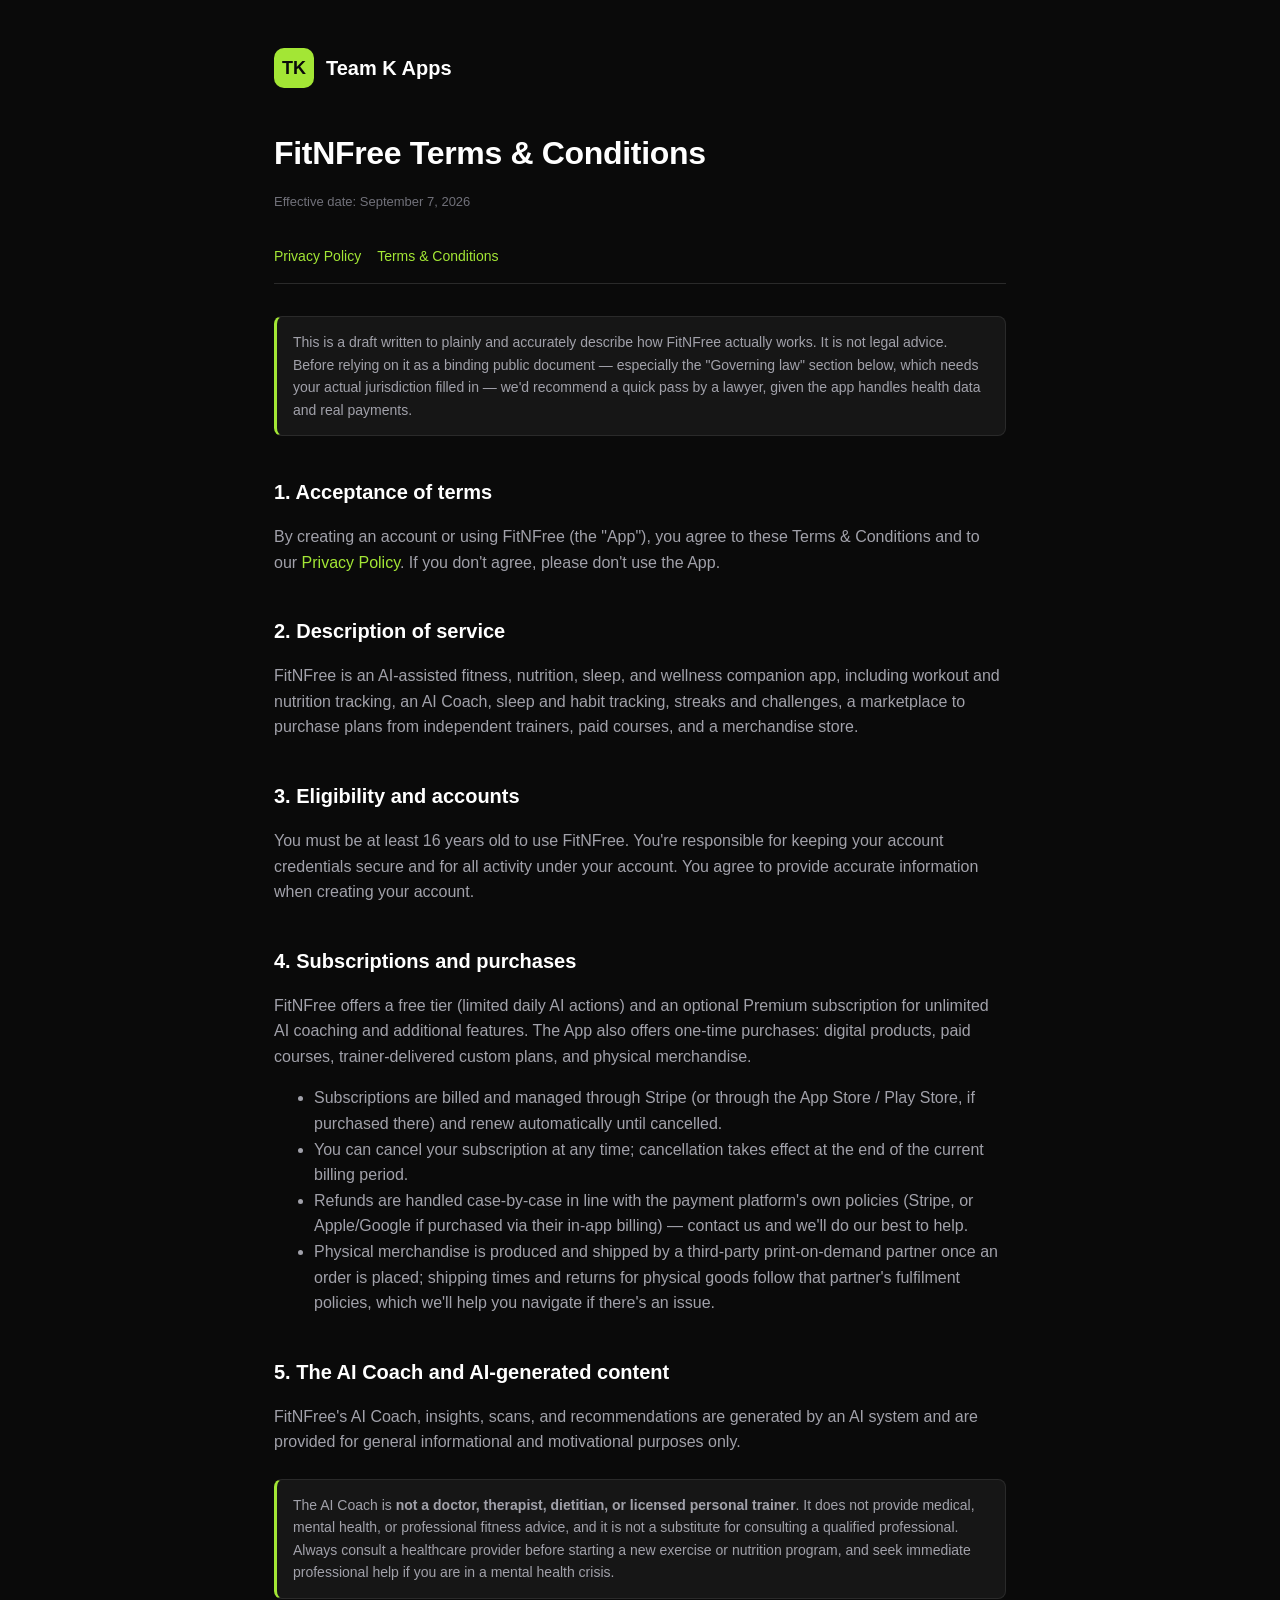
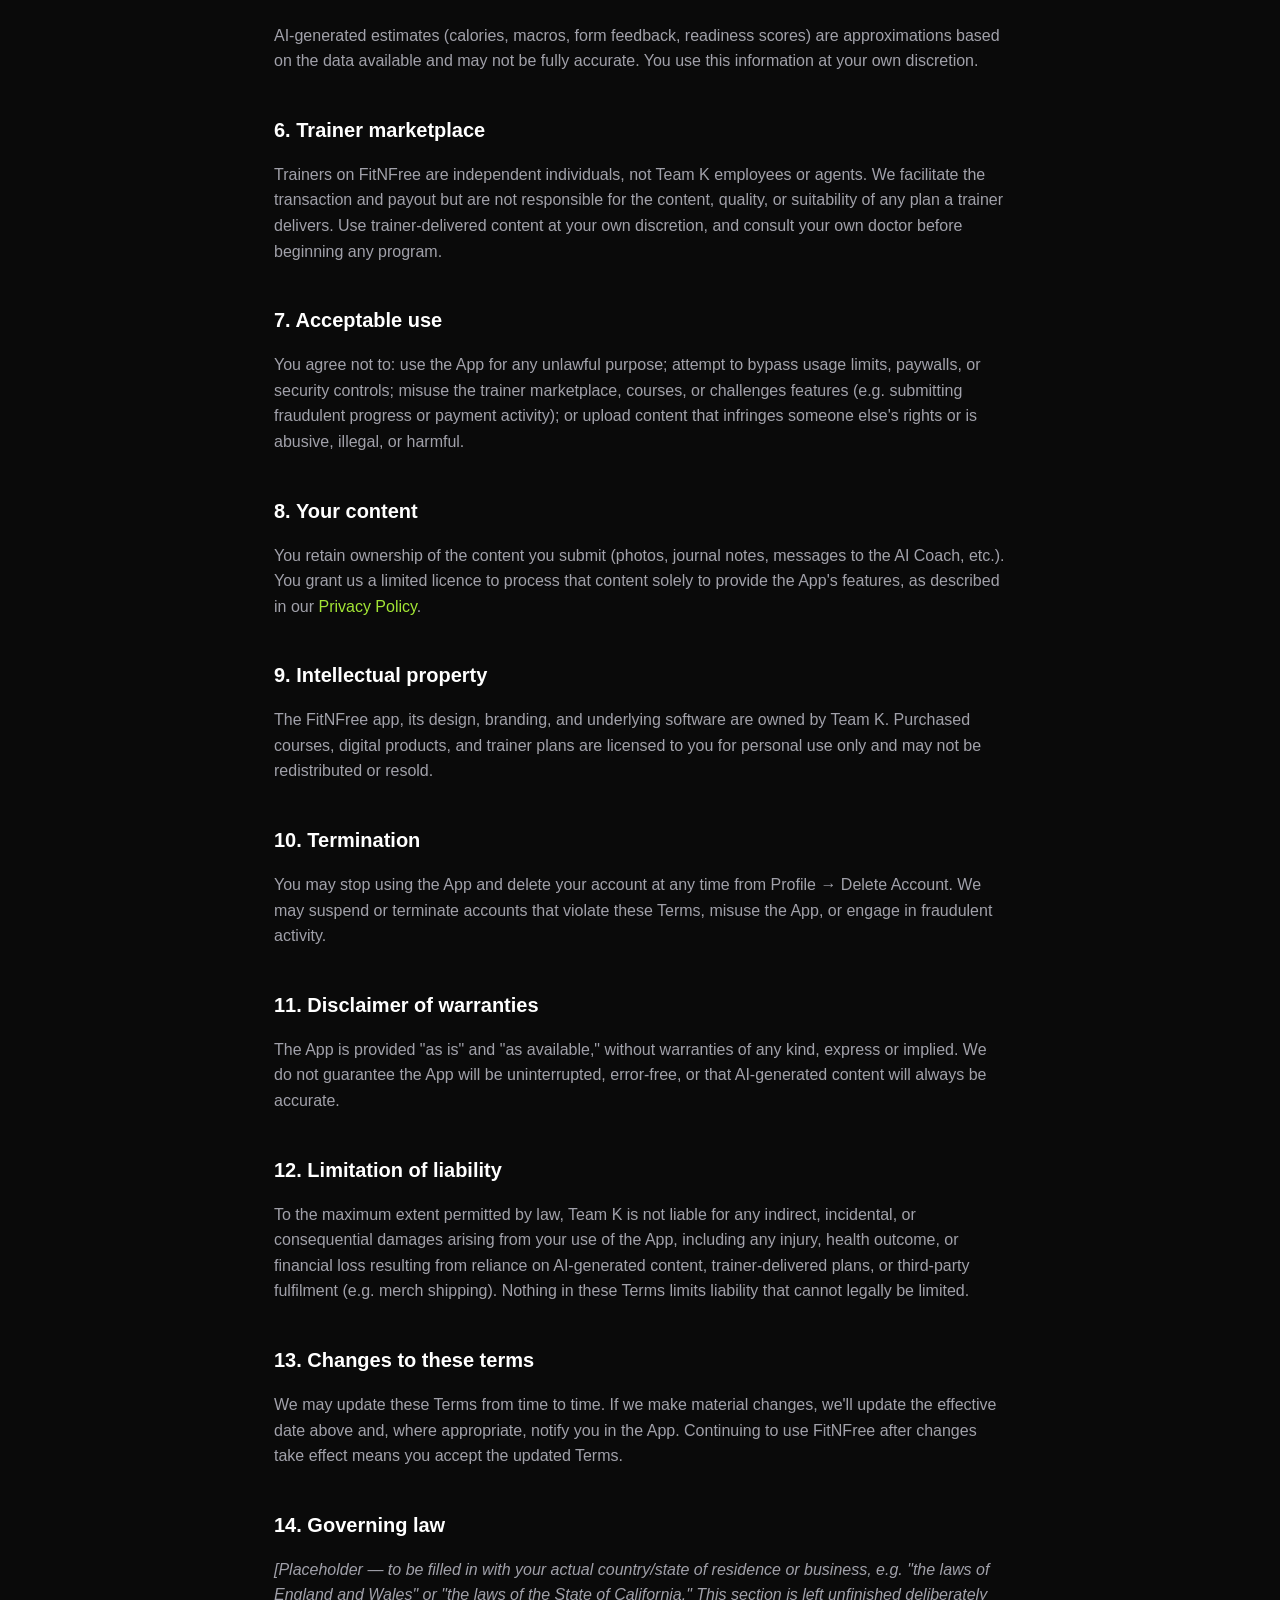
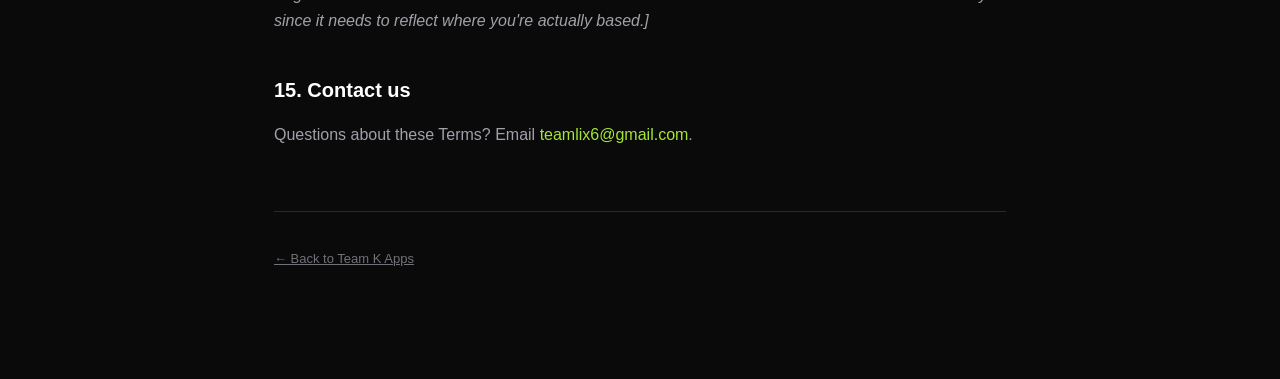
==== fitnfree/terms.html @ c8b2dd3a "Initial Team K Apps hub: FitNFree privacy policy and terms" ====
<!doctype html>
<html lang="en">
<head>
  <meta charset="utf-8">
  <meta name="viewport" content="width=device-width, initial-scale=1">
  <title>FitNFree Terms &amp; Conditions</title>
  <meta name="description" content="Terms and Conditions for the FitNFree app.">
  <link rel="stylesheet" href="../assets/style.css">
</head>
<body>
  <div class="wrap">
    <header class="site-header">
      <a class="logo" href="../index.html" style="text-decoration:none;">TK</a>
      <div class="brand"><a href="../index.html">Team K Apps</a></div>
    </header>

    <h1>FitNFree Terms &amp; Conditions</h1>
    <p class="meta">Effective date: September 7, 2026</p>

    <nav class="legal-nav">
      <a href="privacy.html">Privacy Policy</a>
      <a href="terms.html">Terms &amp; Conditions</a>
    </nav>

    <div class="callout">
      This is a draft written to plainly and accurately describe how FitNFree actually works. It is not legal
      advice. Before relying on it as a binding public document — especially the "Governing law" section below,
      which needs your actual jurisdiction filled in — we'd recommend a quick pass by a lawyer, given the app
      handles health data and real payments.
    </div>

    <h2>1. Acceptance of terms</h2>
    <p>By creating an account or using FitNFree (the "App"), you agree to these Terms &amp; Conditions and to our
    <a href="privacy.html">Privacy Policy</a>. If you don't agree, please don't use the App.</p>

    <h2>2. Description of service</h2>
    <p>FitNFree is an AI-assisted fitness, nutrition, sleep, and wellness companion app, including workout and
    nutrition tracking, an AI Coach, sleep and habit tracking, streaks and challenges, a marketplace to purchase
    plans from independent trainers, paid courses, and a merchandise store.</p>

    <h2>3. Eligibility and accounts</h2>
    <p>You must be at least 16 years old to use FitNFree. You're responsible for keeping your account credentials
    secure and for all activity under your account. You agree to provide accurate information when creating your
    account.</p>

    <h2>4. Subscriptions and purchases</h2>
    <p>FitNFree offers a free tier (limited daily AI actions) and an optional Premium subscription for unlimited AI
    coaching and additional features. The App also offers one-time purchases: digital products, paid courses,
    trainer-delivered custom plans, and physical merchandise.</p>
    <ul>
      <li>Subscriptions are billed and managed through Stripe (or through the App Store / Play Store, if purchased
      there) and renew automatically until cancelled.</li>
      <li>You can cancel your subscription at any time; cancellation takes effect at the end of the current billing
      period.</li>
      <li>Refunds are handled case-by-case in line with the payment platform's own policies (Stripe, or Apple/Google
      if purchased via their in-app billing) — contact us and we'll do our best to help.</li>
      <li>Physical merchandise is produced and shipped by a third-party print-on-demand partner once an order is
      placed; shipping times and returns for physical goods follow that partner's fulfilment policies, which we'll
      help you navigate if there's an issue.</li>
    </ul>

    <h2>5. The AI Coach and AI-generated content</h2>
    <p>FitNFree's AI Coach, insights, scans, and recommendations are generated by an AI system and are provided for
    general informational and motivational purposes only.</p>
    <div class="callout">
      The AI Coach is <strong>not a doctor, therapist, dietitian, or licensed personal trainer</strong>. It does not
      provide medical, mental health, or professional fitness advice, and it is not a substitute for consulting a
      qualified professional. Always consult a healthcare provider before starting a new exercise or nutrition
      program, and seek immediate professional help if you are in a mental health crisis.
    </div>
    <p>AI-generated estimates (calories, macros, form feedback, readiness scores) are approximations based on the
    data available and may not be fully accurate. You use this information at your own discretion.</p>

    <h2>6. Trainer marketplace</h2>
    <p>Trainers on FitNFree are independent individuals, not Team K employees or agents. We facilitate the
    transaction and payout but are not responsible for the content, quality, or suitability of any plan a trainer
    delivers. Use trainer-delivered content at your own discretion, and consult your own doctor before beginning any
    program.</p>

    <h2>7. Acceptable use</h2>
    <p>You agree not to: use the App for any unlawful purpose; attempt to bypass usage limits, paywalls, or security
    controls; misuse the trainer marketplace, courses, or challenges features (e.g. submitting fraudulent progress or
    payment activity); or upload content that infringes someone else's rights or is abusive, illegal, or harmful.</p>

    <h2>8. Your content</h2>
    <p>You retain ownership of the content you submit (photos, journal notes, messages to the AI Coach, etc.). You
    grant us a limited licence to process that content solely to provide the App's features, as described in our
    <a href="privacy.html">Privacy Policy</a>.</p>

    <h2>9. Intellectual property</h2>
    <p>The FitNFree app, its design, branding, and underlying software are owned by Team K. Purchased courses,
    digital products, and trainer plans are licensed to you for personal use only and may not be redistributed or
    resold.</p>

    <h2>10. Termination</h2>
    <p>You may stop using the App and delete your account at any time from Profile → Delete Account. We may suspend
    or terminate accounts that violate these Terms, misuse the App, or engage in fraudulent activity.</p>

    <h2>11. Disclaimer of warranties</h2>
    <p>The App is provided "as is" and "as available," without warranties of any kind, express or implied. We do not
    guarantee the App will be uninterrupted, error-free, or that AI-generated content will always be accurate.</p>

    <h2>12. Limitation of liability</h2>
    <p>To the maximum extent permitted by law, Team K is not liable for any indirect, incidental, or consequential
    damages arising from your use of the App, including any injury, health outcome, or financial loss resulting from
    reliance on AI-generated content, trainer-delivered plans, or third-party fulfilment (e.g. merch shipping).
    Nothing in these Terms limits liability that cannot legally be limited.</p>

    <h2>13. Changes to these terms</h2>
    <p>We may update these Terms from time to time. If we make material changes, we'll update the effective date
    above and, where appropriate, notify you in the App. Continuing to use FitNFree after changes take effect means
    you accept the updated Terms.</p>

    <h2>14. Governing law</h2>
    <p><em>[Placeholder — to be filled in with your actual country/state of residence or business, e.g. "the laws of
    England and Wales" or "the laws of the State of California." This section is left unfinished deliberately since
    it needs to reflect where you're actually based.]</em></p>

    <h2>15. Contact us</h2>
    <p>Questions about these Terms? Email <a href="mailto:teamlix6@gmail.com">teamlix6@gmail.com</a>.</p>

    <footer>
      <p><a href="../index.html">← Back to Team K Apps</a></p>
    </footer>
  </div>
</body>
</html>
---- assets/style.css ----
:root {
  --bg: #0a0a0a;
  --surface: #161616;
  --surface-elevated: #1e1e1e;
  --text: #ffffff;
  --text-muted: #a1a1aa;
  --text-faint: #71717a;
  --border: #2a2a2a;
  --accent: #a3e635;
  --accent-dark: #65a30d;
  --max-width: 780px;
}

* { box-sizing: border-box; }

html, body {
  margin: 0;
  padding: 0;
  background: var(--bg);
  color: var(--text);
  font-family: -apple-system, BlinkMacSystemFont, "Segoe UI", Roboto, Helvetica, Arial, sans-serif;
  line-height: 1.6;
}

a { color: var(--accent); text-decoration: none; }
a:hover { text-decoration: underline; }

.wrap {
  max-width: var(--max-width);
  margin: 0 auto;
  padding: 48px 24px 96px;
}

header.site-header {
  display: flex;
  align-items: center;
  gap: 12px;
  margin-bottom: 40px;
}

header.site-header .logo {
  width: 40px;
  height: 40px;
  border-radius: 10px;
  background: var(--accent);
  color: #0a0a0a;
  font-weight: 800;
  font-size: 18px;
  display: flex;
  align-items: center;
  justify-content: center;
  flex-shrink: 0;
}

header.site-header .brand {
  font-size: 20px;
  font-weight: 700;
  color: var(--text);
}

header.site-header .brand a { color: inherit; }

h1 {
  font-size: 32px;
  font-weight: 800;
  margin: 0 0 8px;
  letter-spacing: -0.01em;
}

h2 {
  font-size: 20px;
  font-weight: 700;
  margin: 40px 0 12px;
  color: var(--text);
}

h3 {
  font-size: 16px;
  font-weight: 700;
  margin: 24px 0 8px;
  color: var(--text);
}

p, li { color: var(--text-muted); }

.subtitle {
  color: var(--text-muted);
  font-size: 16px;
  margin: 0 0 40px;
}

.app-card {
  display: flex;
  gap: 16px;
  align-items: flex-start;
  background: var(--surface);
  border: 1px solid var(--border);
  border-radius: 16px;
  padding: 20px;
  margin-bottom: 16px;
}

.app-card .icon {
  width: 56px;
  height: 56px;
  border-radius: 14px;
  background: var(--accent);
  color: #0a0a0a;
  font-weight: 800;
  font-size: 22px;
  display: flex;
  align-items: center;
  justify-content: center;
  flex-shrink: 0;
}

.app-card .body { flex: 1; min-width: 0; }

.app-card .name {
  font-size: 18px;
  font-weight: 700;
  color: var(--text);
  margin: 0 0 2px;
}

.app-card .tagline {
  color: var(--text-muted);
  font-size: 14px;
  margin: 0 0 12px;
}

.app-card .links {
  display: flex;
  gap: 16px;
  flex-wrap: wrap;
  font-size: 14px;
}

.coming-soon {
  border: 1px dashed var(--border);
  border-radius: 16px;
  padding: 20px;
  color: var(--text-faint);
  font-size: 14px;
  text-align: center;
}

.meta {
  color: var(--text-faint);
  font-size: 13px;
  margin-bottom: 32px;
}

.legal-nav {
  display: flex;
  gap: 16px;
  margin-bottom: 32px;
  font-size: 14px;
  border-bottom: 1px solid var(--border);
  padding-bottom: 16px;
}

.callout {
  background: var(--surface);
  border: 1px solid var(--border);
  border-left: 3px solid var(--accent);
  border-radius: 8px;
  padding: 14px 16px;
  font-size: 14px;
  color: var(--text-muted);
  margin: 24px 0;
}

table {
  width: 100%;
  border-collapse: collapse;
  margin: 16px 0;
  font-size: 14px;
}

th, td {
  text-align: left;
  padding: 8px 10px;
  border-bottom: 1px solid var(--border);
  color: var(--text-muted);
}

th { color: var(--text); font-weight: 700; }

footer {
  margin-top: 64px;
  padding-top: 24px;
  border-top: 1px solid var(--border);
  color: var(--text-faint);
  font-size: 13px;
}

footer a { color: var(--text-faint); text-decoration: underline; }
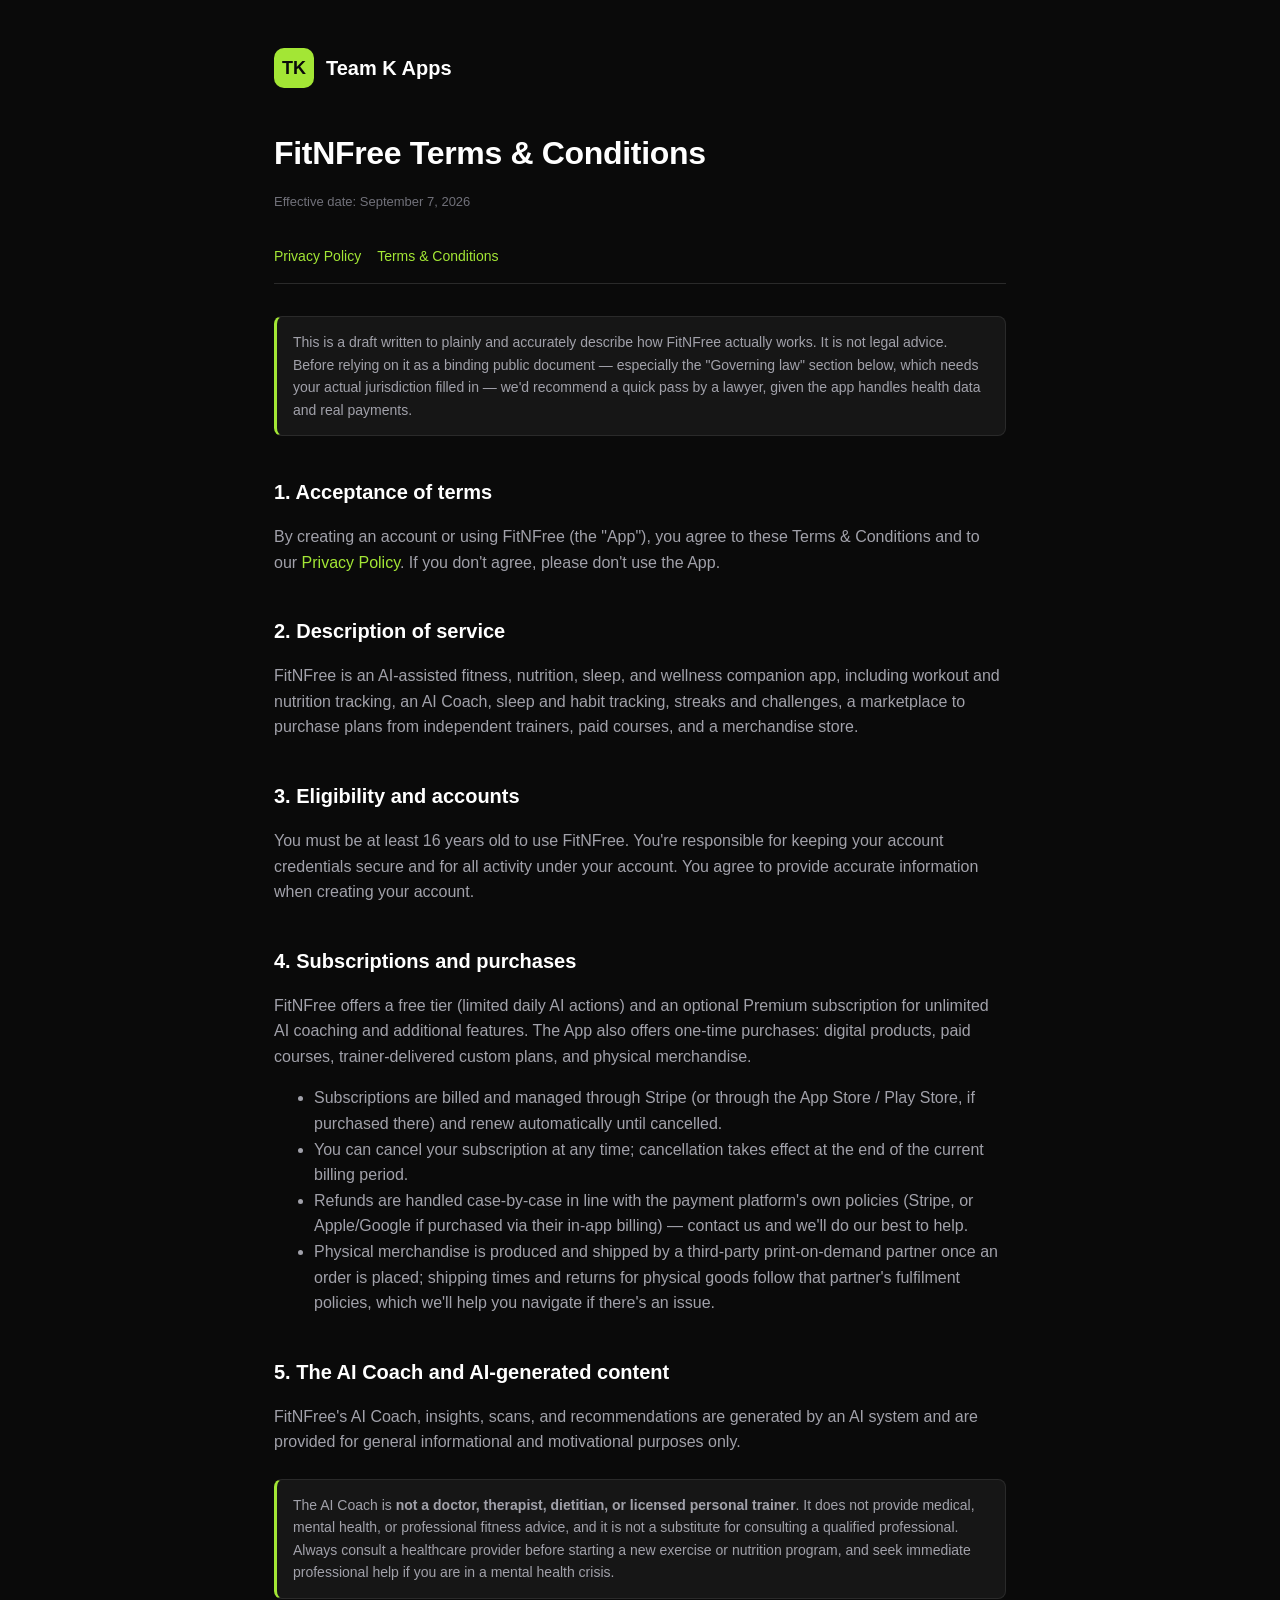
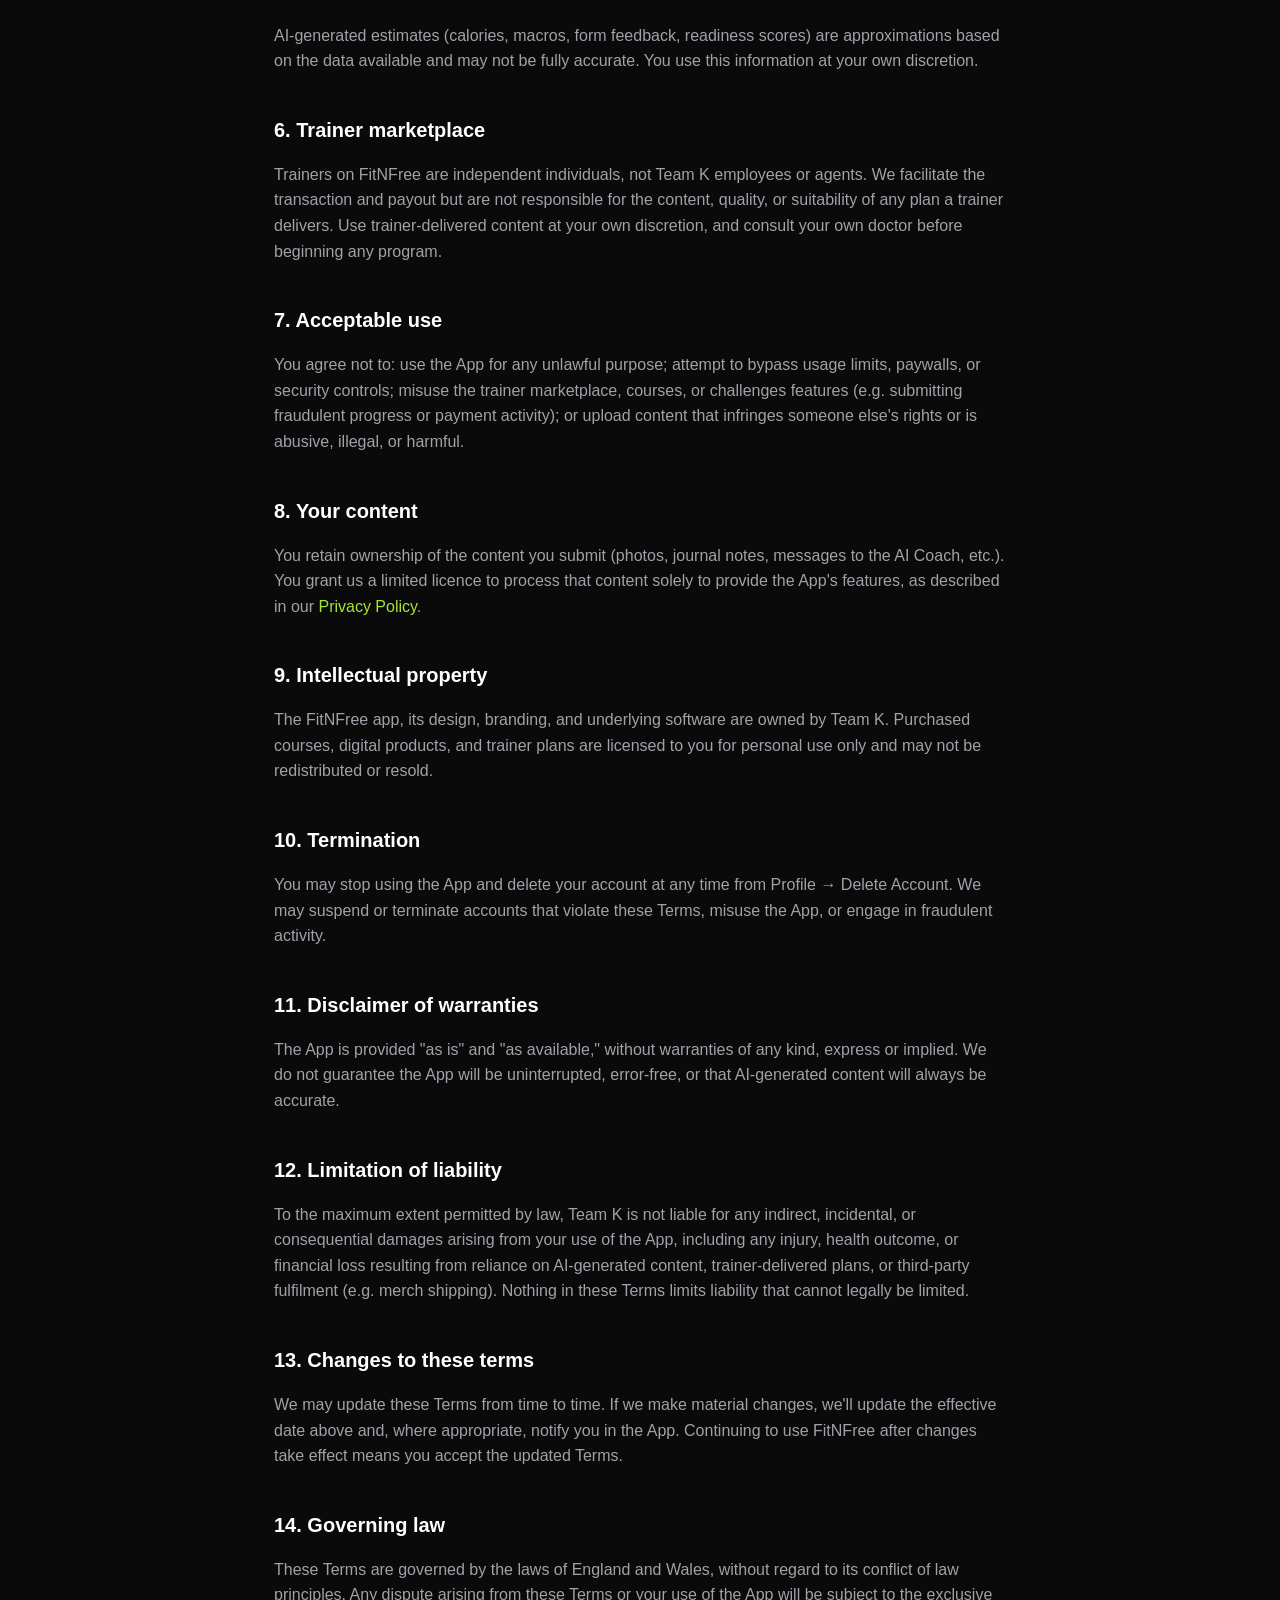
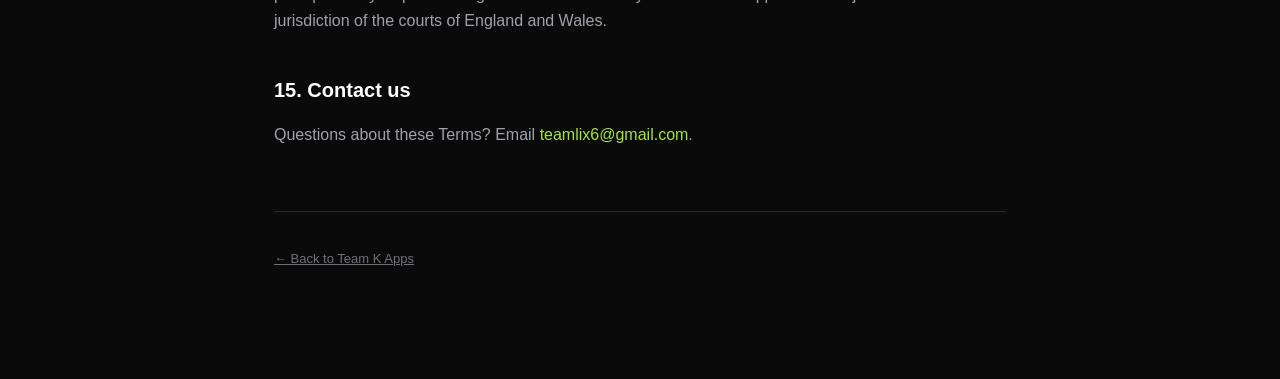
==== commit c66939b1: "Fill in governing law: England and Wales" ====
--- a/fitnfree/terms.html
+++ b/fitnfree/terms.html
@@ -112,9 +112,9 @@
     you accept the updated Terms.</p>
 
     <h2>14. Governing law</h2>
-    <p><em>[Placeholder — to be filled in with your actual country/state of residence or business, e.g. "the laws of
-    England and Wales" or "the laws of the State of California." This section is left unfinished deliberately since
-    it needs to reflect where you're actually based.]</em></p>
+    <p>These Terms are governed by the laws of England and Wales, without regard to its conflict of law principles.
+    Any dispute arising from these Terms or your use of the App will be subject to the exclusive jurisdiction of the
+    courts of England and Wales.</p>
 
     <h2>15. Contact us</h2>
     <p>Questions about these Terms? Email <a href="mailto:teamlix6@gmail.com">teamlix6@gmail.com</a>.</p>
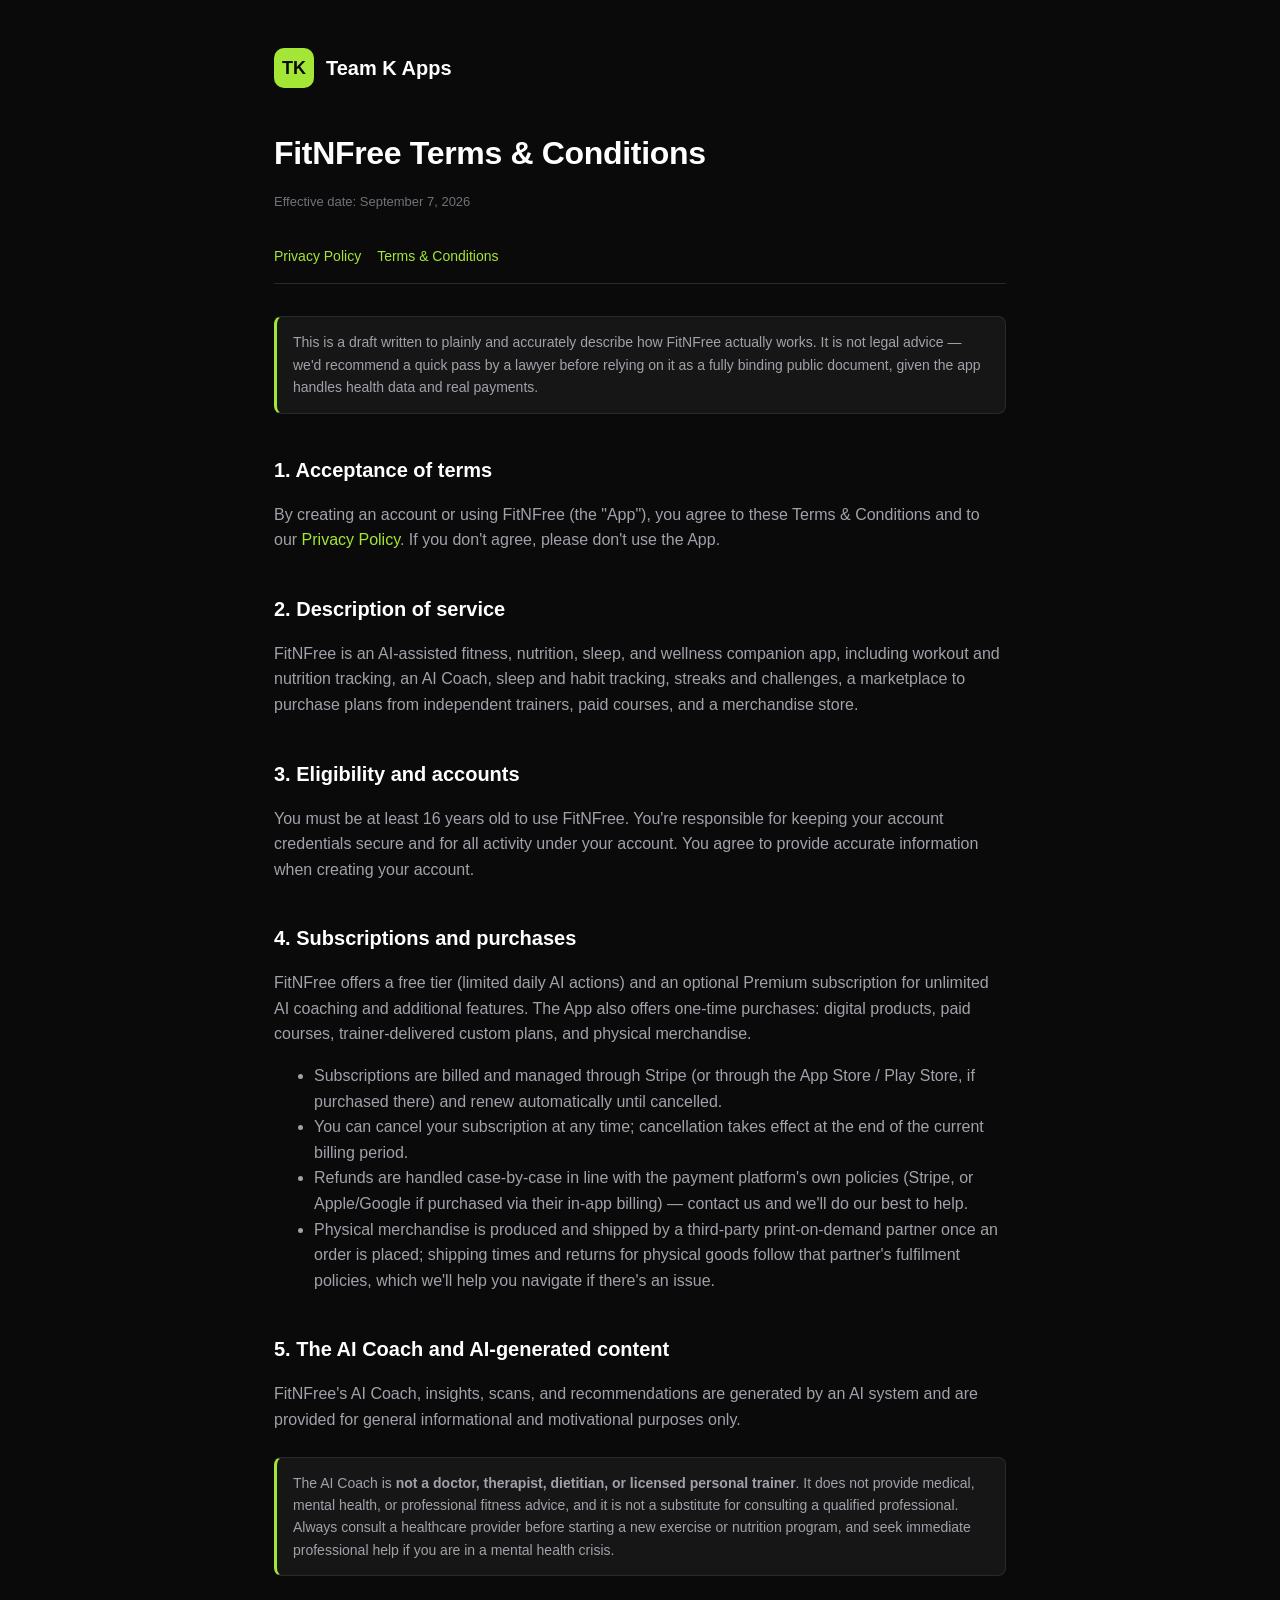
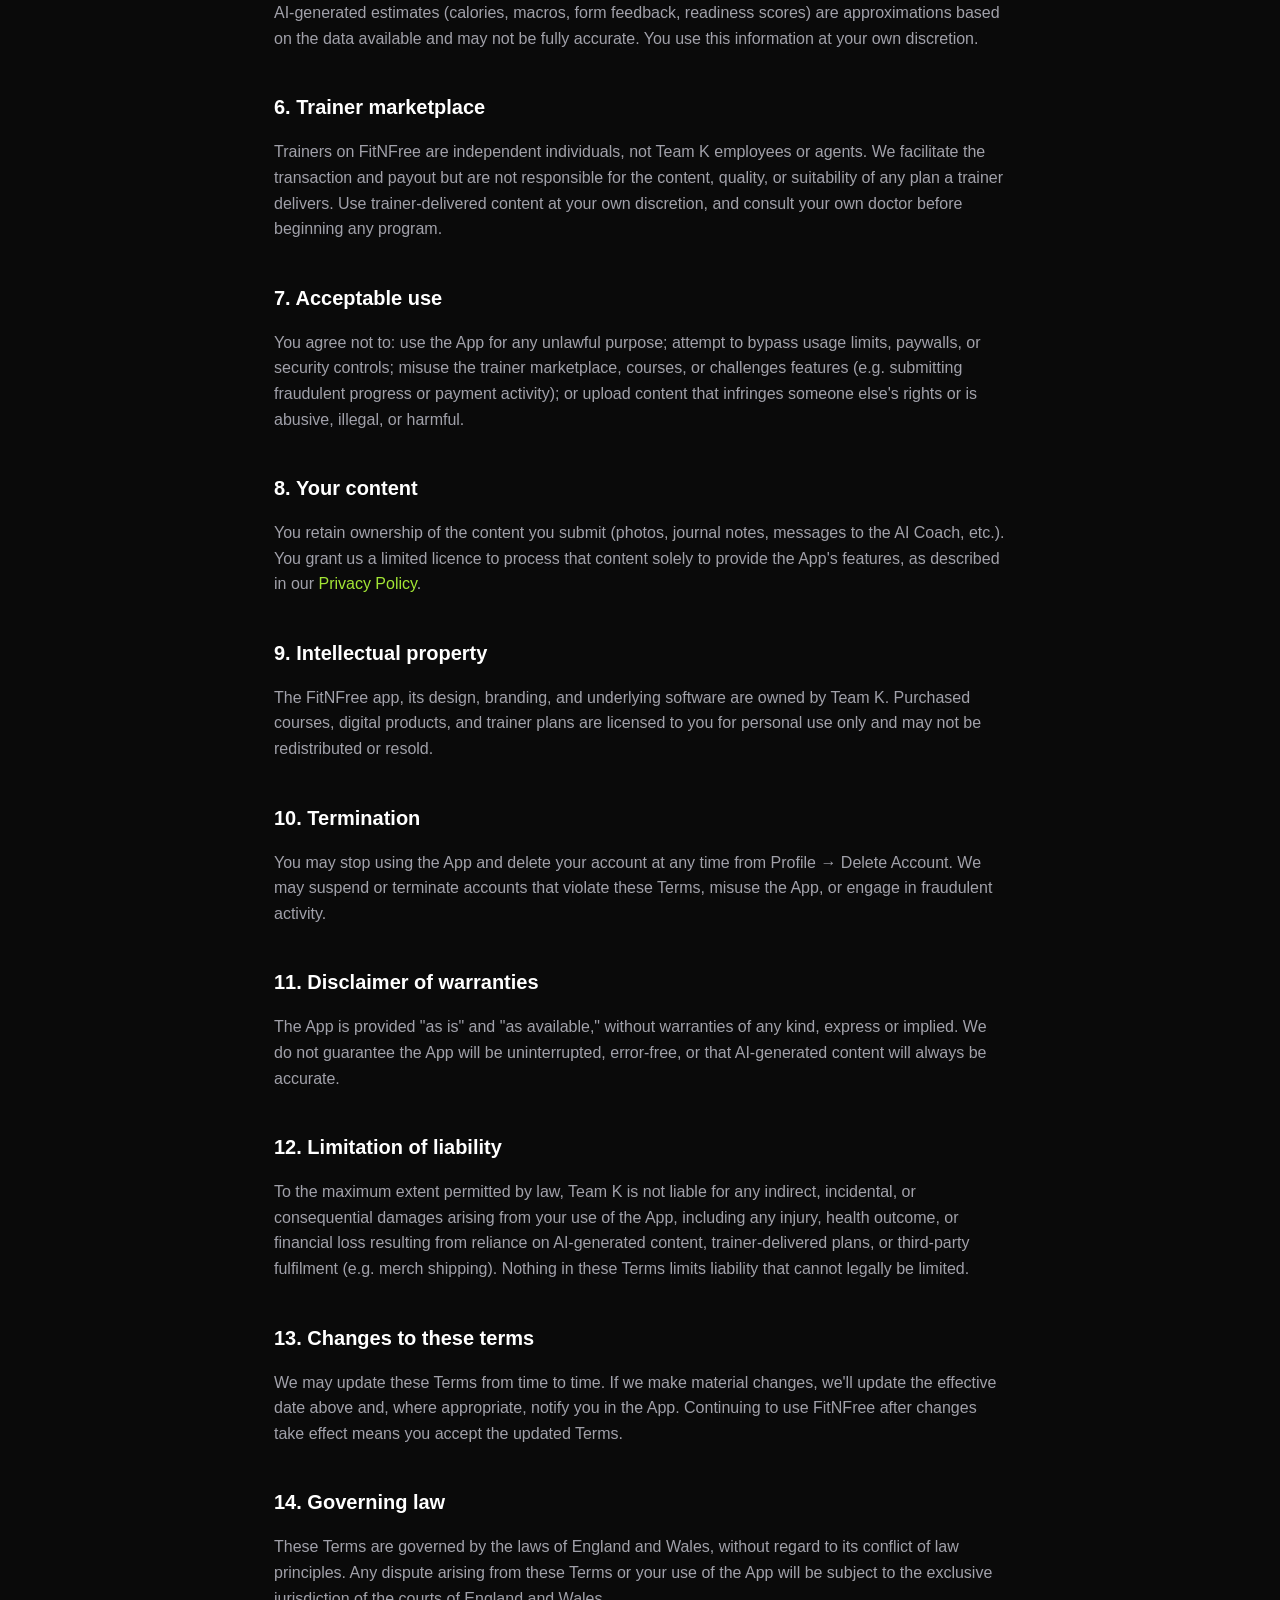
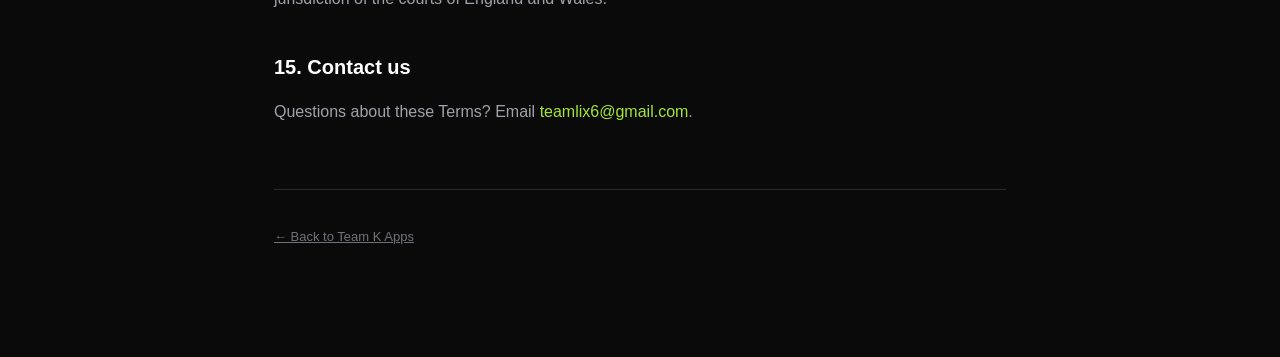
==== commit 67b24495: "Remove stale placeholder reference in terms callout" ====
--- a/fitnfree/terms.html
+++ b/fitnfree/terms.html
@@ -24,9 +24,8 @@
 
     <div class="callout">
       This is a draft written to plainly and accurately describe how FitNFree actually works. It is not legal
-      advice. Before relying on it as a binding public document — especially the "Governing law" section below,
-      which needs your actual jurisdiction filled in — we'd recommend a quick pass by a lawyer, given the app
-      handles health data and real payments.
+      advice — we'd recommend a quick pass by a lawyer before relying on it as a fully binding public document,
+      given the app handles health data and real payments.
     </div>
 
     <h2>1. Acceptance of terms</h2>
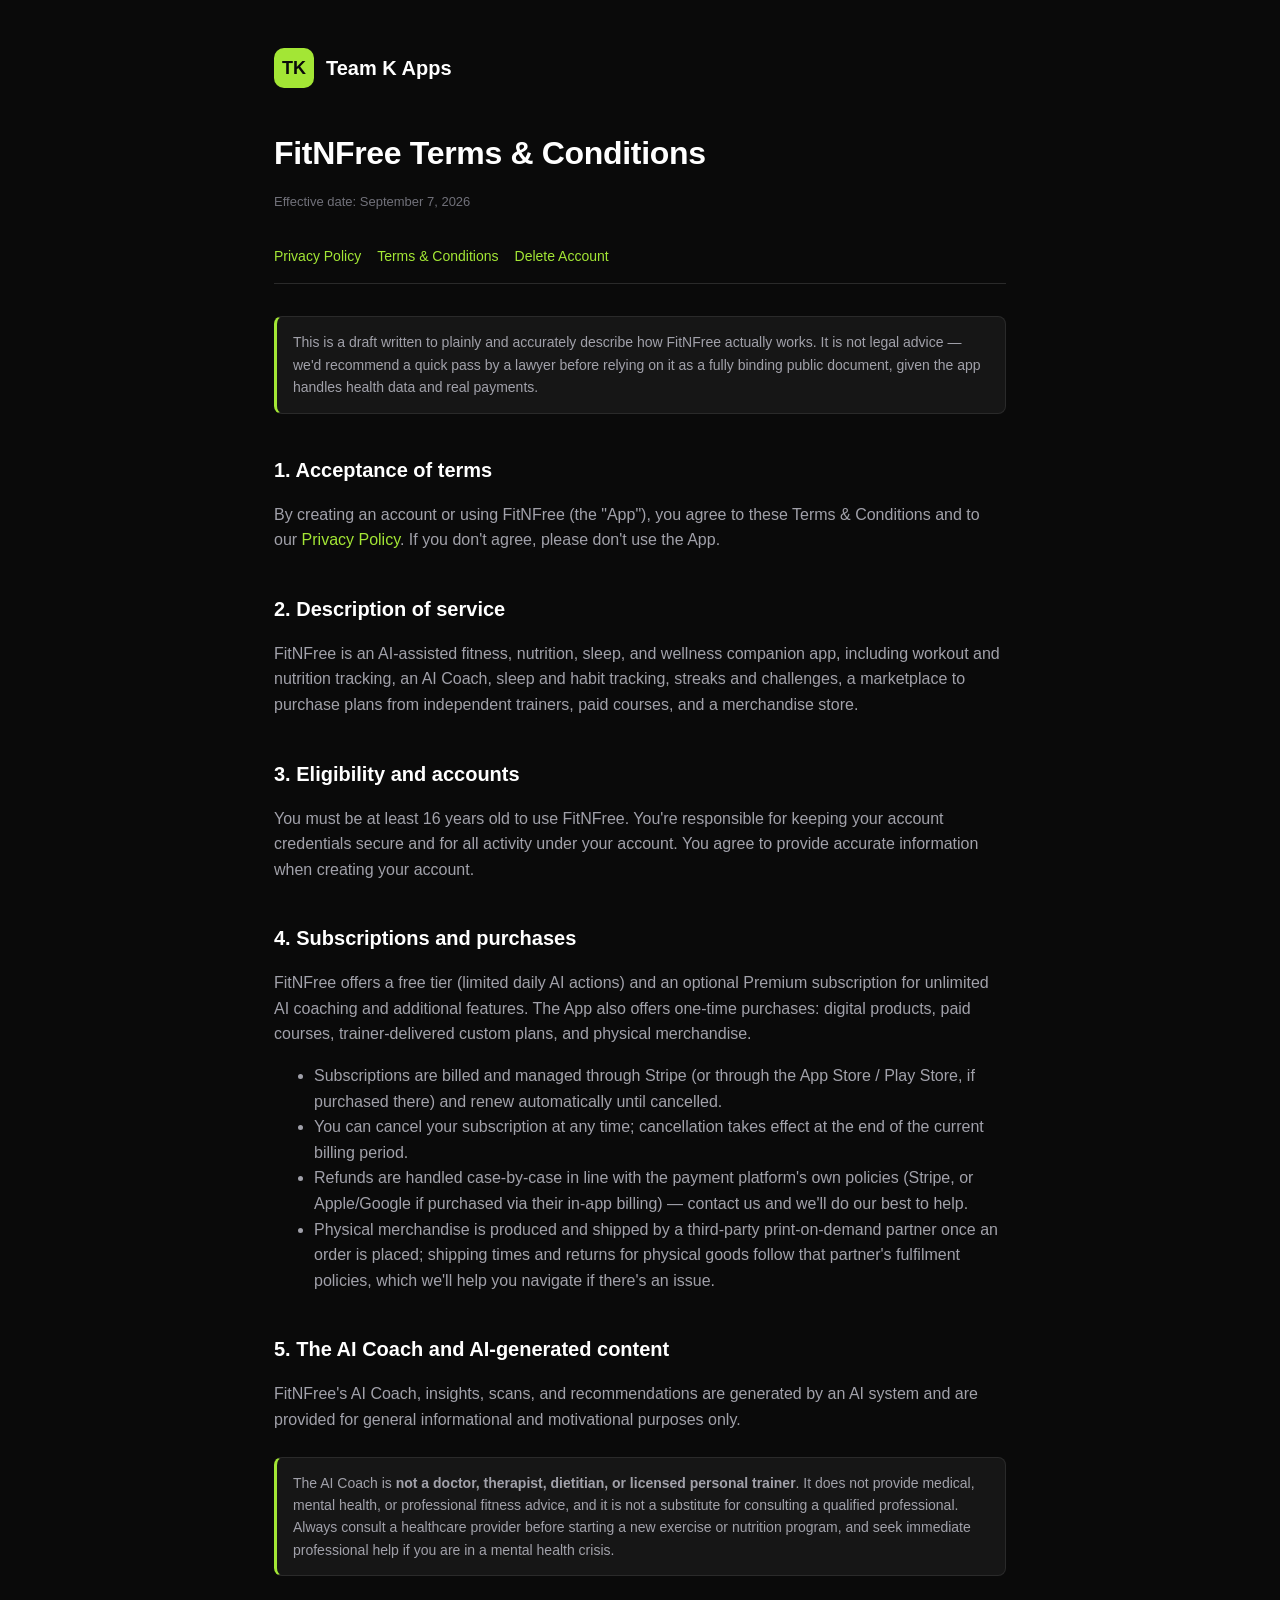
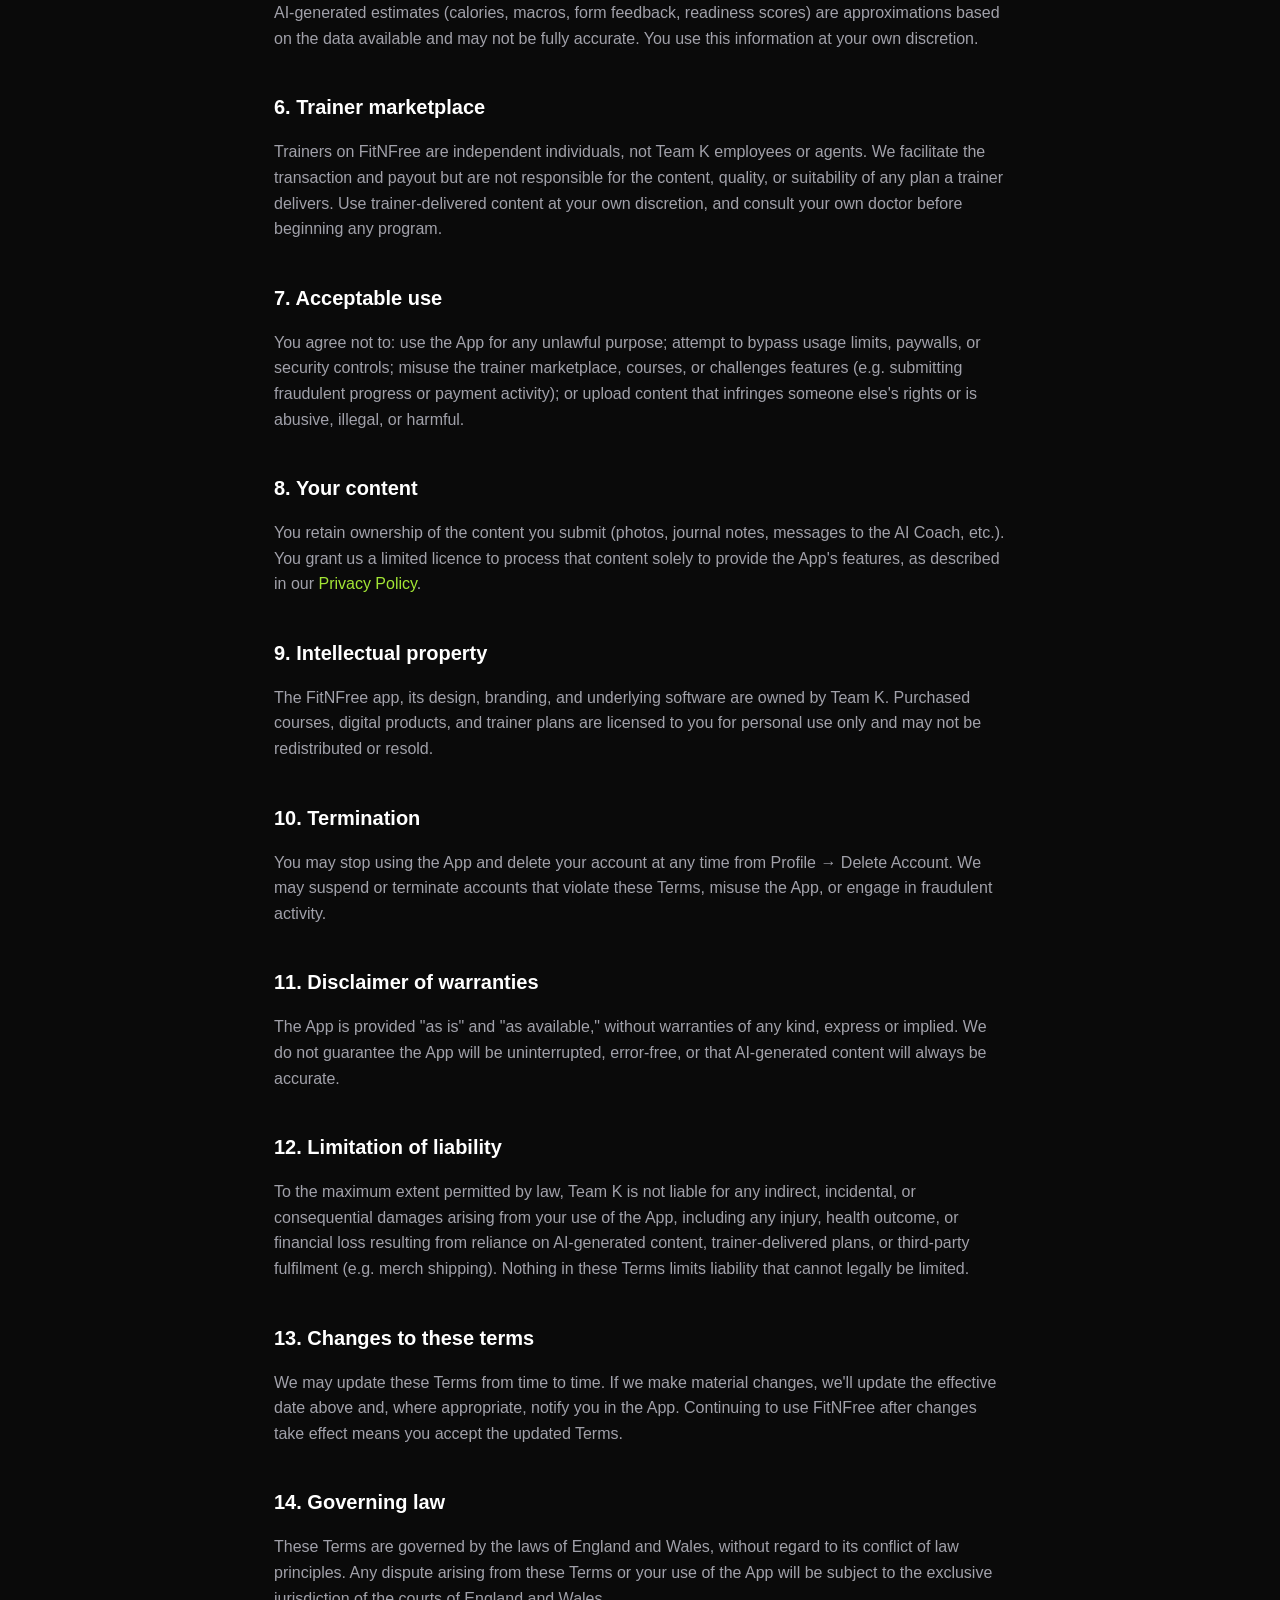
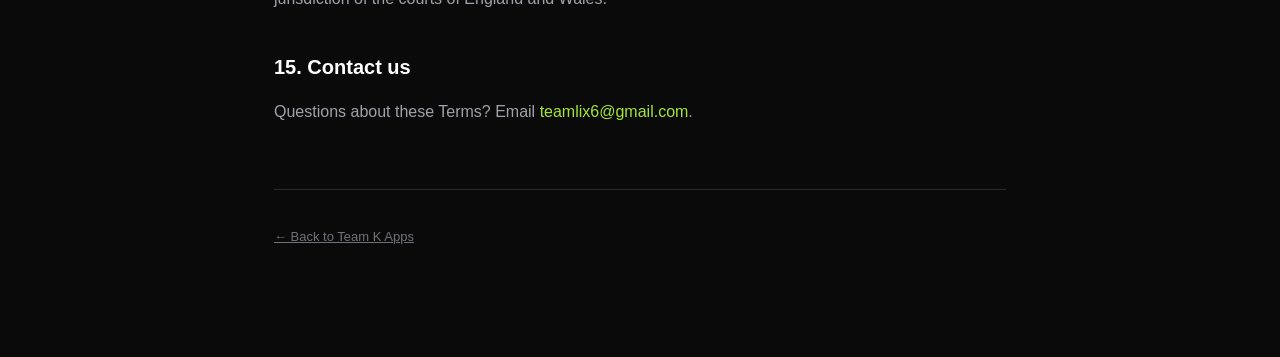
==== commit 6481147c: "Add FitNFree account deletion page Google Play's Data Safety form requires a public web URL for acco" ====
--- a/fitnfree/terms.html
+++ b/fitnfree/terms.html
@@ -20,6 +20,7 @@
     <nav class="legal-nav">
       <a href="privacy.html">Privacy Policy</a>
       <a href="terms.html">Terms &amp; Conditions</a>
+      <a href="delete-account.html">Delete Account</a>
     </nav>
 
     <div class="callout">
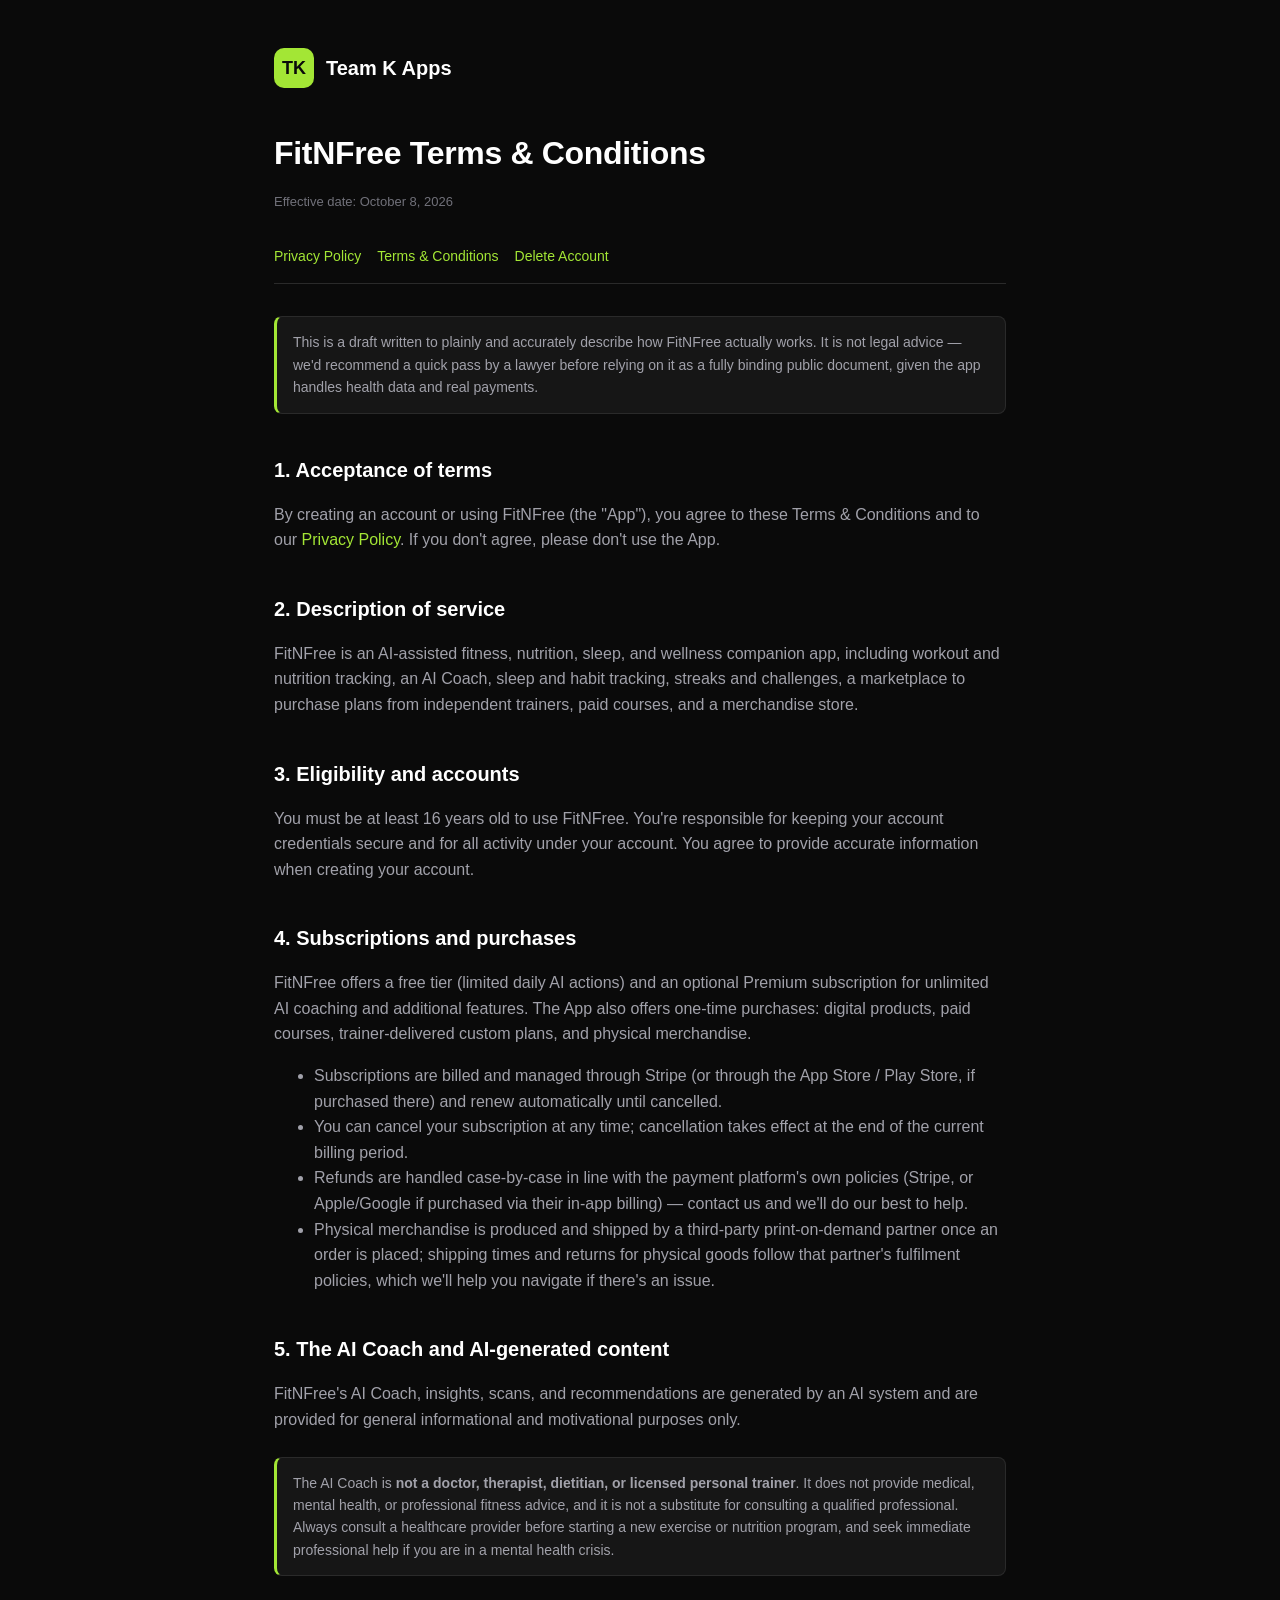
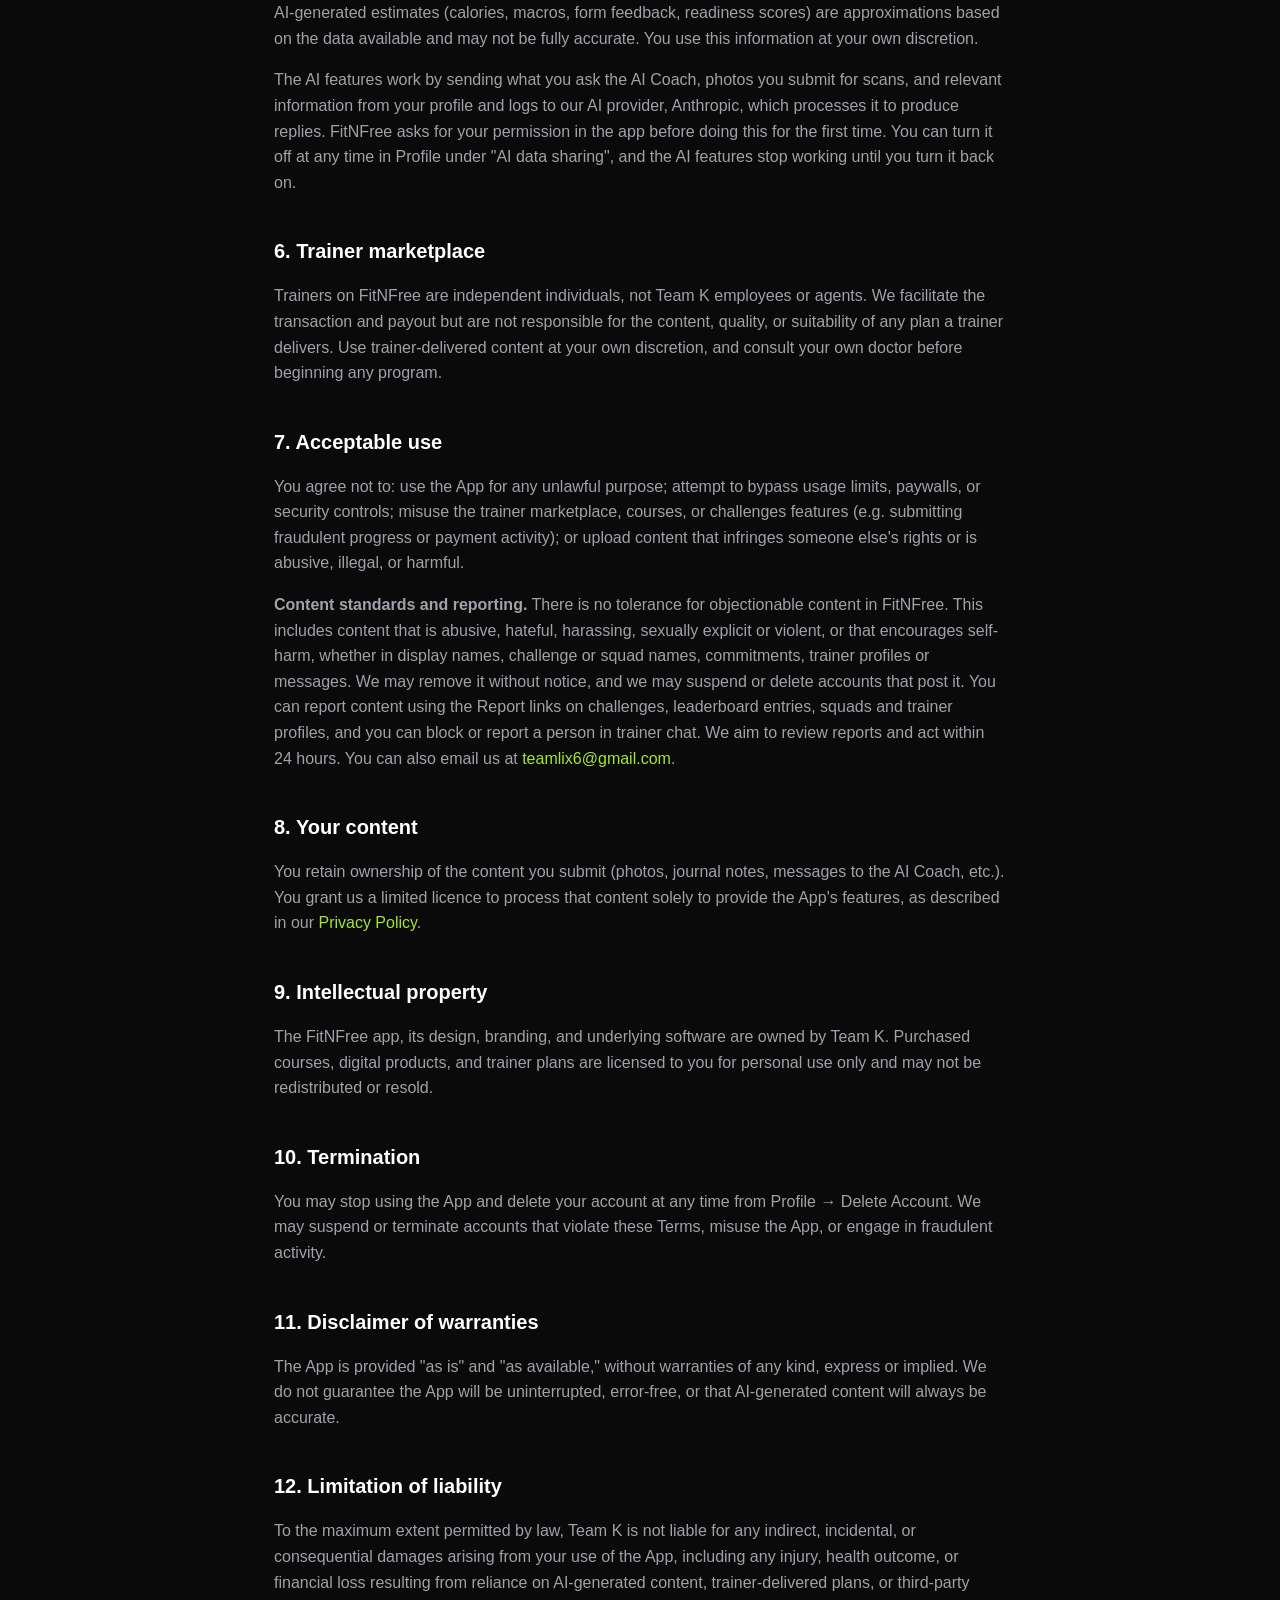
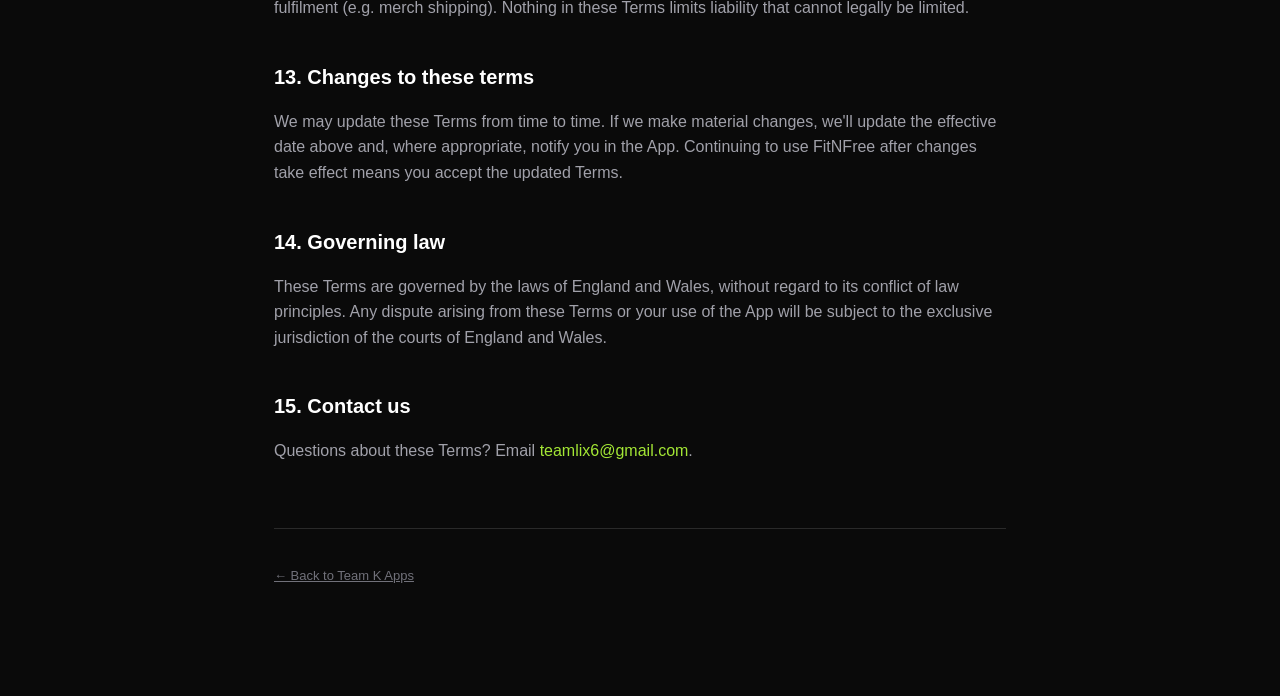
==== commit bbe471be: "FitNFree legal: content standards and reporting, AI permission wording Terms: no tolerance for objec" ====
--- a/fitnfree/terms.html
+++ b/fitnfree/terms.html
@@ -15,7 +15,7 @@
     </header>
 
     <h1>FitNFree Terms &amp; Conditions</h1>
-    <p class="meta">Effective date: September 7, 2026</p>
+    <p class="meta">Effective date: October 8, 2026</p>
 
     <nav class="legal-nav">
       <a href="privacy.html">Privacy Policy</a>
@@ -70,6 +70,10 @@
     </div>
     <p>AI-generated estimates (calories, macros, form feedback, readiness scores) are approximations based on the
     data available and may not be fully accurate. You use this information at your own discretion.</p>
+    <p>The AI features work by sending what you ask the AI Coach, photos you submit for scans, and relevant
+    information from your profile and logs to our AI provider, Anthropic, which processes it to produce replies.
+    FitNFree asks for your permission in the app before doing this for the first time. You can turn it off at any time
+    in Profile under "AI data sharing", and the AI features stop working until you turn it back on.</p>
 
     <h2>6. Trainer marketplace</h2>
     <p>Trainers on FitNFree are independent individuals, not Team K employees or agents. We facilitate the
@@ -81,6 +85,14 @@
     <p>You agree not to: use the App for any unlawful purpose; attempt to bypass usage limits, paywalls, or security
     controls; misuse the trainer marketplace, courses, or challenges features (e.g. submitting fraudulent progress or
     payment activity); or upload content that infringes someone else's rights or is abusive, illegal, or harmful.</p>
+
+    <p><strong>Content standards and reporting.</strong> There is no tolerance for objectionable content in FitNFree.
+    This includes content that is abusive, hateful, harassing, sexually explicit or violent, or that encourages
+    self-harm, whether in display names, challenge or squad names, commitments, trainer profiles or messages. We may
+    remove it without notice, and we may suspend or delete accounts that post it. You can report content using the
+    Report links on challenges, leaderboard entries, squads and trainer profiles, and you can block or report a person
+    in trainer chat. We aim to review reports and act within 24 hours. You can also email us at
+    <a href="mailto:teamlix6@gmail.com">teamlix6@gmail.com</a>.</p>
 
     <h2>8. Your content</h2>
     <p>You retain ownership of the content you submit (photos, journal notes, messages to the AI Coach, etc.). You
